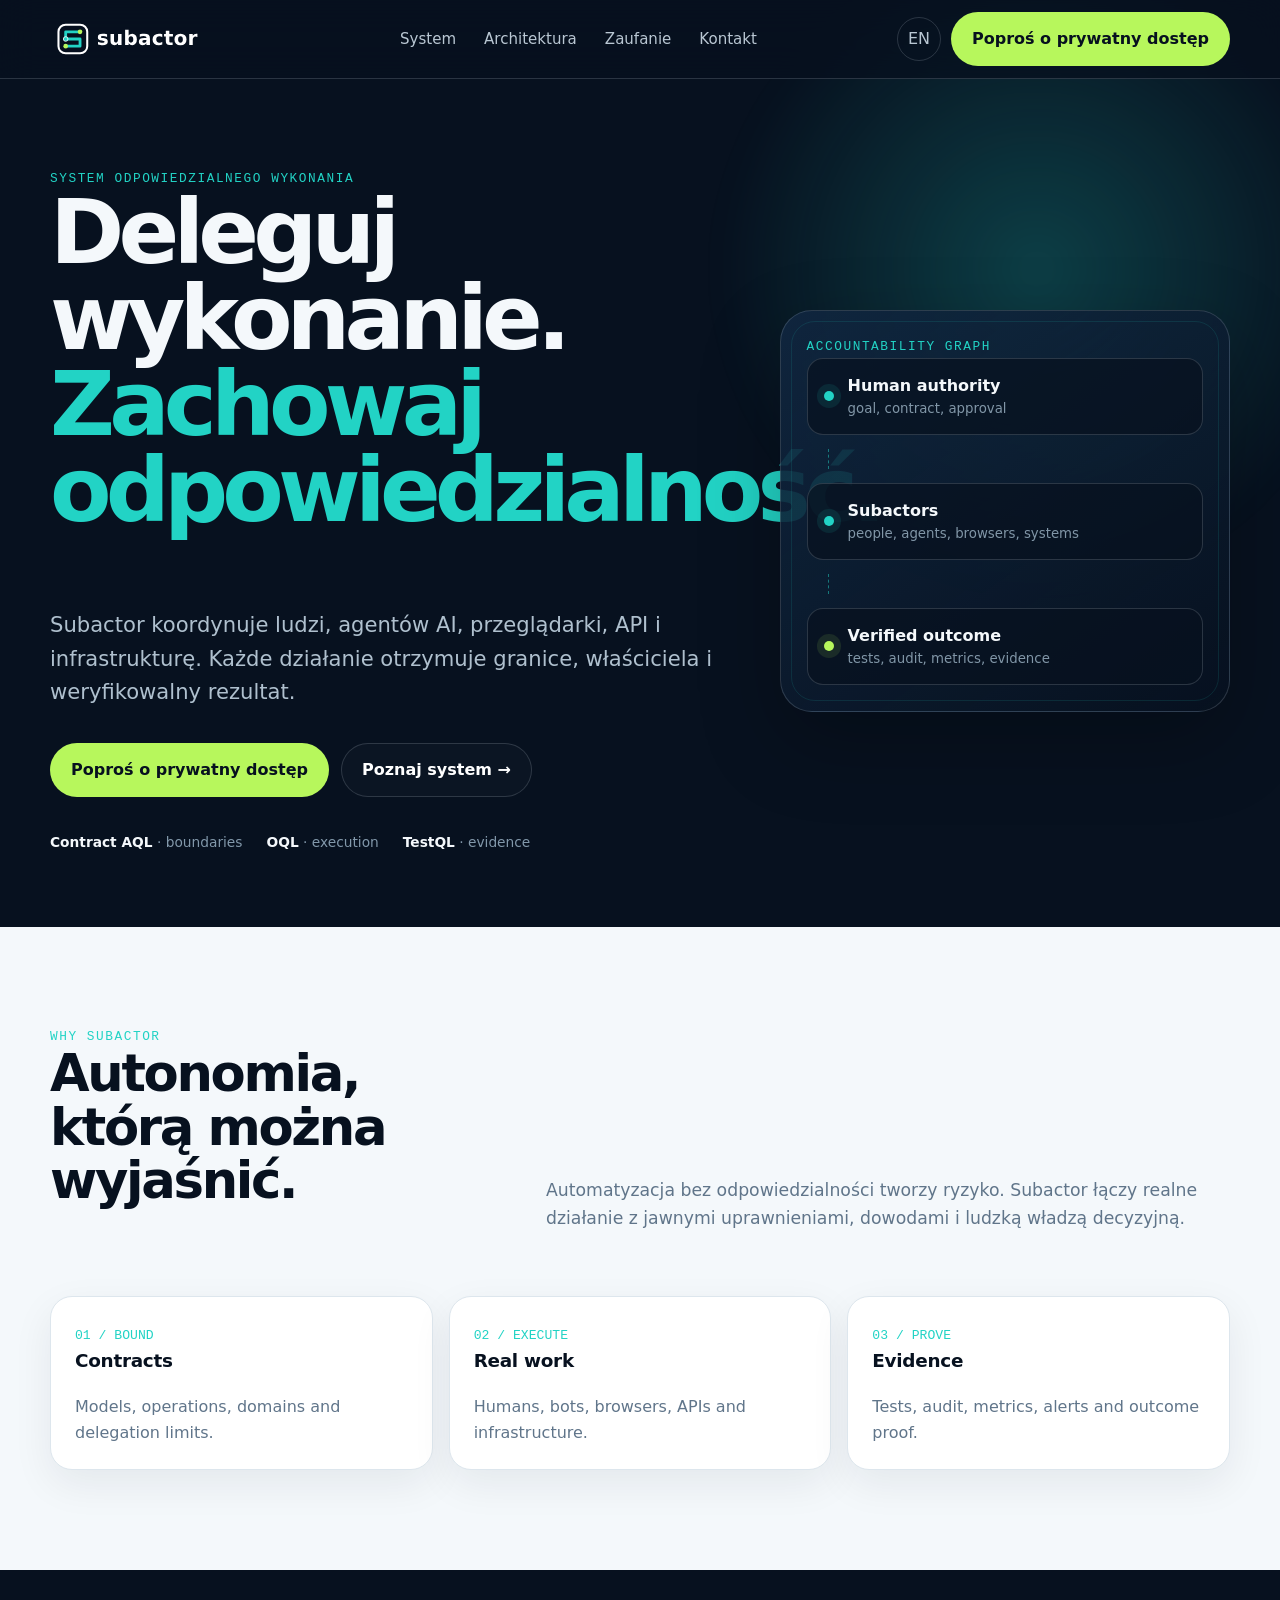
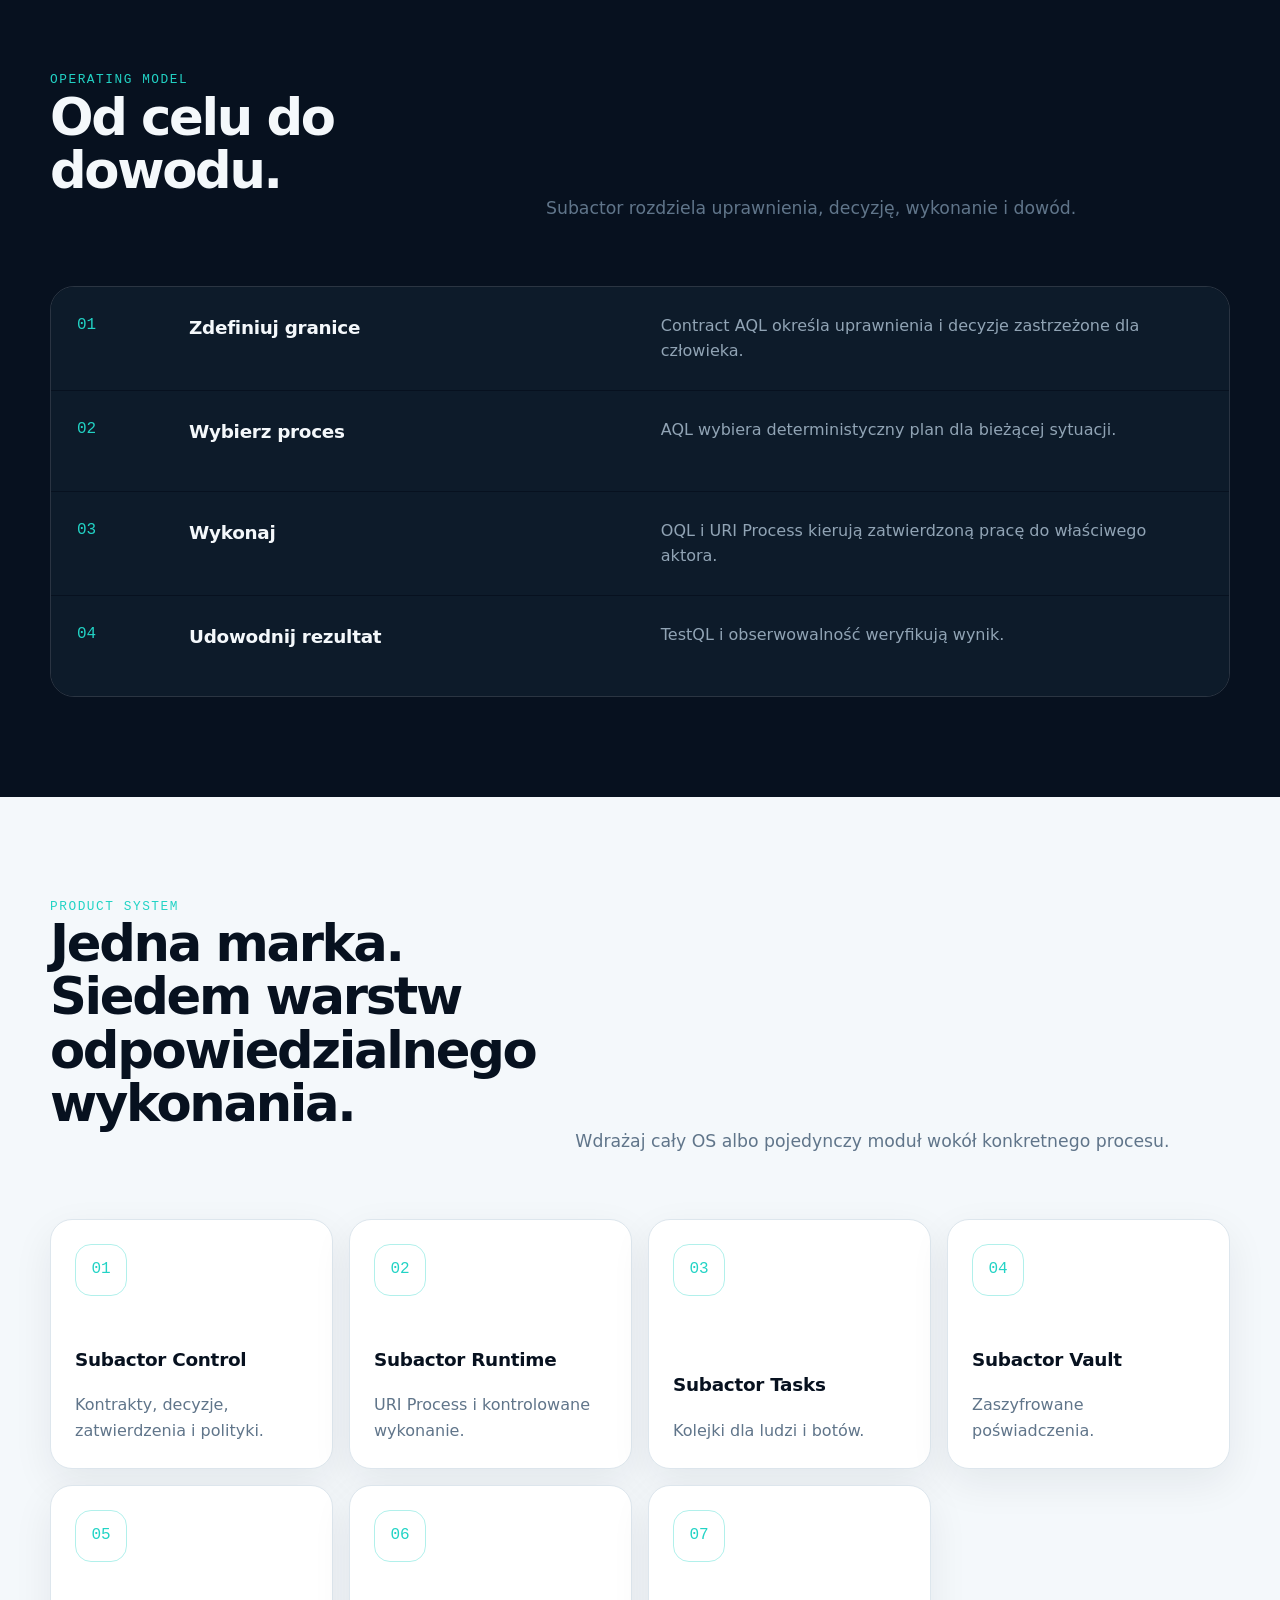
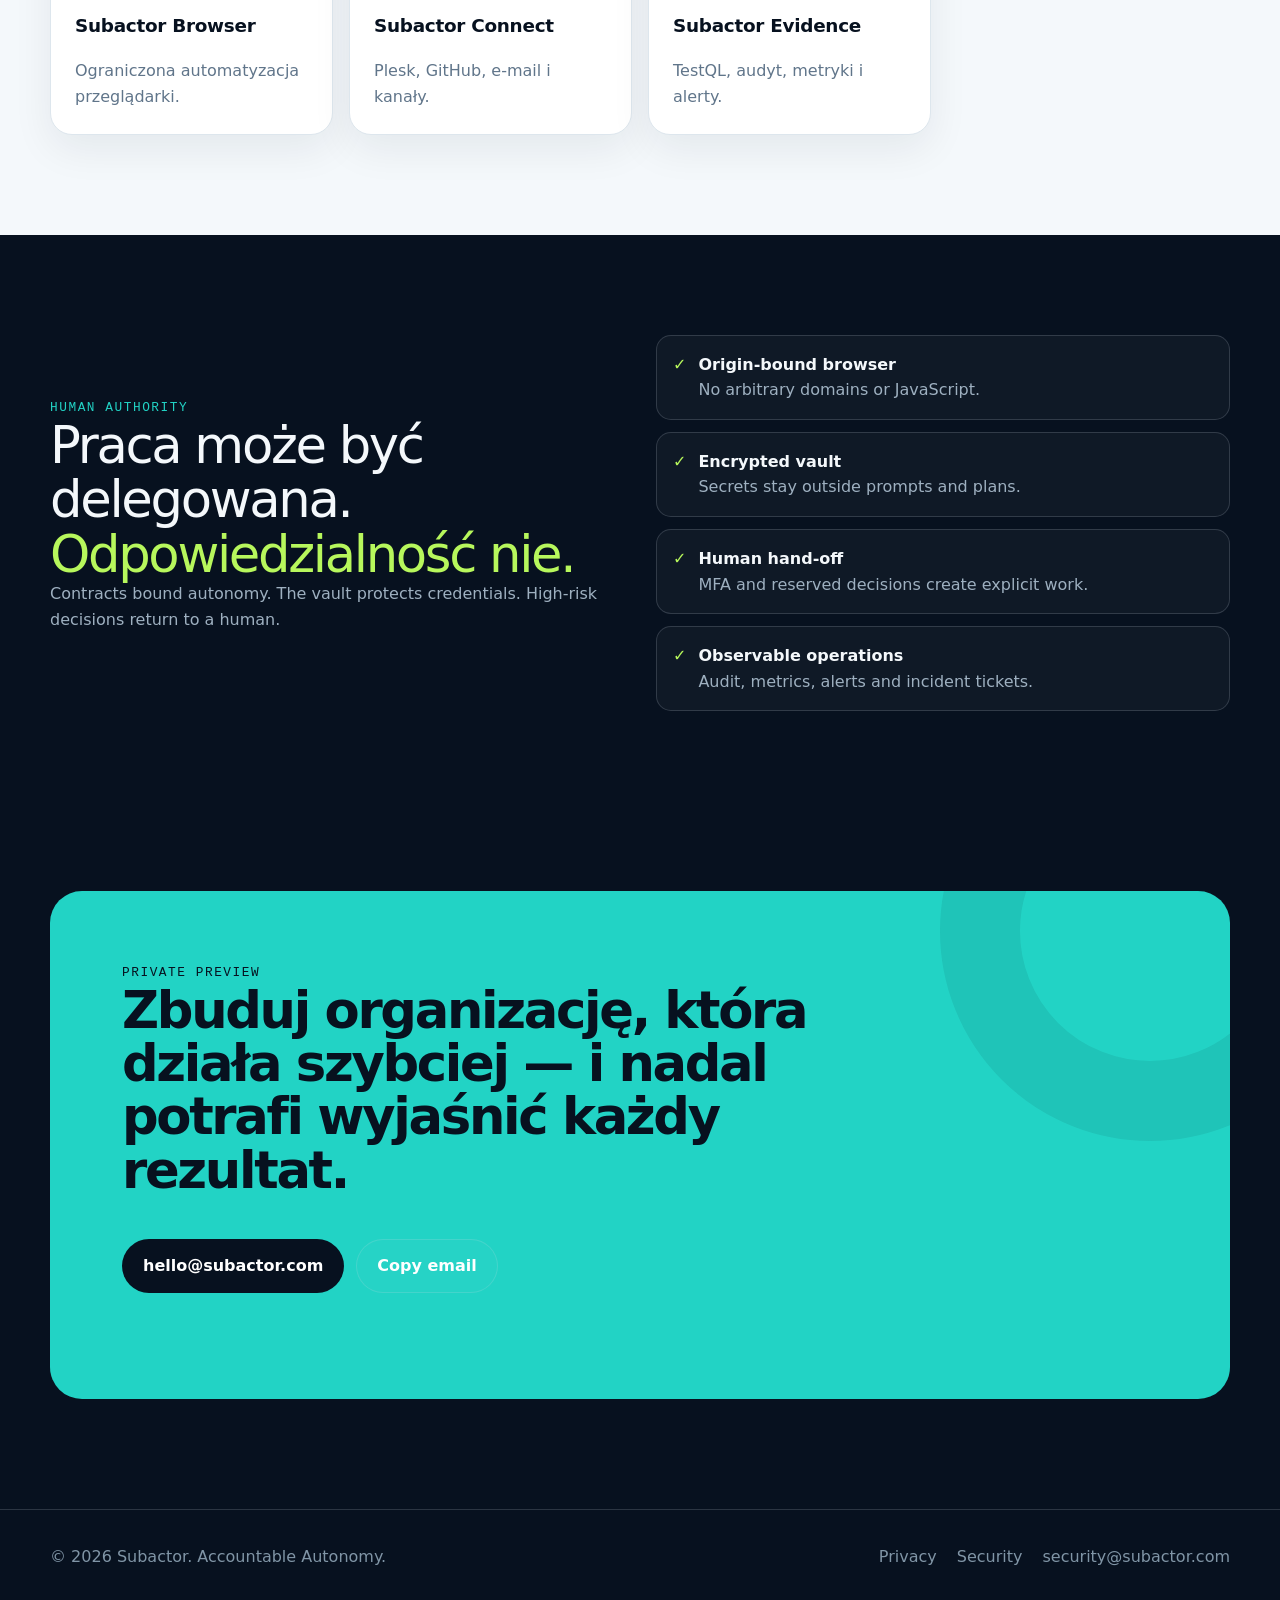
==== pl/index.html @ da76148d "feat: publish Subactor website and deployment assets" ====
<!doctype html><html lang="pl"><head><meta charset="utf-8"><meta name="viewport" content="width=device-width,initial-scale=1"><title>Subactor — Odpowiedzialna autonomia dla pracy ludzi i AI</title><meta name="description" content="Subactor zamienia strategię w kontrolowane wykonanie ludzi, agentów AI i systemów."><meta name="theme-color" content="#07111F"><link rel="canonical" href="https://subactor.com/pl/"><link rel="alternate" hreflang="en" href="https://subactor.com/"><link rel="alternate" hreflang="pl" href="https://subactor.com/pl/"><meta property="og:title" content="Subactor — Odpowiedzialna autonomia dla pracy ludzi i AI"><meta property="og:description" content="Subactor zamienia strategię w kontrolowane wykonanie ludzi, agentów AI i systemów."><meta property="og:image" content="https://subactor.com/assets/brand/subactor-og-image.png"><link rel="icon" href="../assets/brand/favicon.svg"><link rel="stylesheet" href="../assets/css/styles.css"></head><body><a class="skip" href="#main">Skip</a><header class="nav"><div class="container nav-inner"><a class="brand" href="../"><img src="../assets/brand/subactor-horizontal-inverse.svg" alt="Subactor"></a><nav class="nav-links" data-nav-links><a href="#system">System</a><a href="#architecture">Architektura</a><a href="#trust">Zaufanie</a><a href="#contact">Kontakt</a></nav><div class="nav-actions"><a class="lang" href="../">EN</a><a class="button primary" href="mailto:hello@subactor.com">Poproś o prywatny dostęp</a><button class="menu-button" data-menu aria-expanded="false">☰</button></div></div></header><main id="main"><section class="hero"><div class="container hero-grid"><div><div class="eyebrow">SYSTEM ODPOWIEDZIALNEGO WYKONANIA</div><h1>Deleguj wykonanie. <span>Zachowaj odpowiedzialność.</span></h1><p class="hero-copy">Subactor koordynuje ludzi, agentów AI, przeglądarki, API i infrastrukturę. Każde działanie otrzymuje granice, właściciela i weryfikowalny rezultat.</p><div class="hero-actions"><a class="button primary" href="mailto:hello@subactor.com">Poproś o prywatny dostęp</a><a class="button secondary" href="#system">Poznaj system →</a></div><div class="proofline"><span><strong>Contract AQL</strong> · boundaries</span><span><strong>OQL</strong> · execution</span><span><strong>TestQL</strong> · evidence</span></div></div><div class="system-card reveal"><div class="eyebrow">ACCOUNTABILITY GRAPH</div><div class="diagram"><div class="node"><i></i><div><strong>Human authority</strong><small>goal, contract, approval</small></div></div><div class="flow-arrow"></div><div class="node"><i></i><div><strong>Subactors</strong><small>people, agents, browsers, systems</small></div></div><div class="flow-arrow"></div><div class="node evidence"><i></i><div><strong>Verified outcome</strong><small>tests, audit, metrics, evidence</small></div></div></div></div></div></section><section id="system" class="section alt"><div class="container"><div class="section-head"><div><div class="eyebrow">WHY SUBACTOR</div><h2>Autonomia, którą można wyjaśnić.</h2></div><p>Automatyzacja bez odpowiedzialności tworzy ryzyko. Subactor łączy realne działanie z jawnymi uprawnieniami, dowodami i ludzką władzą decyzyjną.</p></div><div class="grid-3"><article class="card"><span class="num">01 / BOUND</span><h3>Contracts</h3><p>Models, operations, domains and delegation limits.</p></article><article class="card"><span class="num">02 / EXECUTE</span><h3>Real work</h3><p>Humans, bots, browsers, APIs and infrastructure.</p></article><article class="card"><span class="num">03 / PROVE</span><h3>Evidence</h3><p>Tests, audit, metrics, alerts and outcome proof.</p></article></div></div></section><section id="architecture" class="section"><div class="container"><div class="section-head"><div><div class="eyebrow">OPERATING MODEL</div><h2>Od celu do dowodu.</h2></div><p>Subactor rozdziela uprawnienia, decyzję, wykonanie i dowód.</p></div><div class="steps"><div class="step reveal"><h3>Zdefiniuj granice</h3><p>Contract AQL określa uprawnienia i decyzje zastrzeżone dla człowieka.</p></div><div class="step reveal"><h3>Wybierz proces</h3><p>AQL wybiera deterministyczny plan dla bieżącej sytuacji.</p></div><div class="step reveal"><h3>Wykonaj</h3><p>OQL i URI Process kierują zatwierdzoną pracę do właściwego aktora.</p></div><div class="step reveal"><h3>Udowodnij rezultat</h3><p>TestQL i obserwowalność weryfikują wynik.</p></div></div></div></section><section class="section alt"><div class="container"><div class="section-head"><div><div class="eyebrow">PRODUCT SYSTEM</div><h2>Jedna marka. Siedem warstw odpowiedzialnego wykonania.</h2></div><p>Wdrażaj cały OS albo pojedynczy moduł wokół konkretnego procesu.</p></div><div class="grid-4"><article class="card module-card reveal"><div class="module-icon">01</div><div><h3>Subactor Control</h3><p>Kontrakty, decyzje, zatwierdzenia i polityki.</p></div></article><article class="card module-card reveal"><div class="module-icon">02</div><div><h3>Subactor Runtime</h3><p>URI Process i kontrolowane wykonanie.</p></div></article><article class="card module-card reveal"><div class="module-icon">03</div><div><h3>Subactor Tasks</h3><p>Kolejki dla ludzi i botów.</p></div></article><article class="card module-card reveal"><div class="module-icon">04</div><div><h3>Subactor Vault</h3><p>Zaszyfrowane poświadczenia.</p></div></article><article class="card module-card reveal"><div class="module-icon">05</div><div><h3>Subactor Browser</h3><p>Ograniczona automatyzacja przeglądarki.</p></div></article><article class="card module-card reveal"><div class="module-icon">06</div><div><h3>Subactor Connect</h3><p>Plesk, GitHub, e-mail i kanały.</p></div></article><article class="card module-card reveal"><div class="module-icon">07</div><div><h3>Subactor Evidence</h3><p>TestQL, audyt, metryki i alerty.</p></div></article></div></div></section><section id="trust" class="section"><div class="container trust"><div><div class="eyebrow">HUMAN AUTHORITY</div><div class="quote">Praca może być delegowana. <em>Odpowiedzialność nie.</em></div><p class="muted">Contracts bound autonomy. The vault protects credentials. High-risk decisions return to a human.</p></div><div class="checklist"><div class="check"><b>✓</b><div><strong>Origin-bound browser</strong><br><span class="muted">No arbitrary domains or JavaScript.</span></div></div><div class="check"><b>✓</b><div><strong>Encrypted vault</strong><br><span class="muted">Secrets stay outside prompts and plans.</span></div></div><div class="check"><b>✓</b><div><strong>Human hand-off</strong><br><span class="muted">MFA and reserved decisions create explicit work.</span></div></div><div class="check"><b>✓</b><div><strong>Observable operations</strong><br><span class="muted">Audit, metrics, alerts and incident tickets.</span></div></div></div></div></section><section id="contact" class="cta"><div class="container"><div class="cta-box"><div class="eyebrow" style="color:#07111F">PRIVATE PREVIEW</div><h2>Zbuduj organizację, która działa szybciej — i nadal potrafi wyjaśnić każdy rezultat.</h2><div class="hero-actions"><a class="button primary" href="mailto:hello@subactor.com">hello@subactor.com</a><button class="button secondary" data-copy-email="hello@subactor.com">Copy email</button></div></div></div></section></main><footer><div class="container footer-grid"><div>© <span data-year></span> Subactor. Accountable Autonomy.</div><div class="footer-links"><a href="../privacy.html">Privacy</a><a href="../security.html">Security</a><a href="mailto:security@subactor.com">security@subactor.com</a></div></div></footer><script src="../assets/js/app.js" defer></script></body></html>
---- assets/css/styles.css ----
@layer reset, base, components, utilities;
@layer reset {
  *,*::before,*::after{box-sizing:border-box}
  html{scroll-behavior:smooth}
  body{margin:0}
  img,svg{max-width:100%;display:block}
  button,input,textarea{font:inherit}
}
@layer base {
  :root{
    --midnight:#07111F;--deep:#0D1B2A;--panel:#10263F;
    --signal:#22D3C5;--evidence:#B7F75C;--cloud:#F4F8FB;
    --steel:#60758A;--line:rgba(202,214,224,.18);--white:#fff;--alert:#F97360;
    --max:1180px;--radius:22px;--shadow:0 30px 80px rgba(0,0,0,.25);
  }
  body{font-family:Inter,ui-sans-serif,system-ui,-apple-system,BlinkMacSystemFont,"Segoe UI",sans-serif;background:var(--midnight);color:var(--cloud);line-height:1.6;overflow-x:hidden}
  a{color:inherit;text-decoration:none}
  h1,h2,h3,p{margin-top:0}
  h1{font-size:clamp(3rem,7vw,6.9rem);line-height:.96;letter-spacing:-.065em;max-width:980px}
  h2{font-size:clamp(2rem,4vw,4rem);line-height:1.04;letter-spacing:-.045em}
  h3{font-size:1.15rem;letter-spacing:-.015em}
  .eyebrow{font-family:ui-monospace,SFMono-Regular,Menlo,monospace;color:var(--signal);font-size:.8rem;letter-spacing:.12em;text-transform:uppercase}
  .muted{color:#9EB0C0}
  .container{width:min(calc(100% - 36px),var(--max));margin-inline:auto}
  .skip{position:absolute;left:-9999px;top:0;background:var(--evidence);color:var(--midnight);padding:10px 14px;z-index:99}
  .skip:focus{left:12px;top:12px}
}
@layer components {
  .nav{position:sticky;top:0;z-index:30;backdrop-filter:blur(18px);background:rgba(7,17,31,.76);border-bottom:1px solid var(--line)}
  .nav-inner{height:78px;display:flex;align-items:center;justify-content:space-between;gap:24px}
  .brand{width:210px}
  .nav-links{display:flex;align-items:center;gap:28px;color:#B9C7D3;font-size:.94rem}
  .nav-actions{display:flex;align-items:center;gap:10px}
  .lang{border:1px solid var(--line);padding:8px 10px;border-radius:999px;color:#B9C7D3}
  .menu-button{display:none;background:none;border:1px solid var(--line);color:white;border-radius:12px;padding:9px 11px}
  .button{display:inline-flex;align-items:center;justify-content:center;gap:9px;border-radius:999px;padding:13px 20px;font-weight:700;border:1px solid transparent;transition:.2s ease}
  .button.primary{background:var(--evidence);color:var(--midnight)}
  .button.primary:hover{transform:translateY(-2px);box-shadow:0 12px 34px rgba(183,247,92,.18)}
  .button.secondary{border-color:var(--line);color:white;background:rgba(255,255,255,.02)}
  .hero{position:relative;padding:90px 0 74px;min-height:760px;display:flex;align-items:center}
  .hero::before{content:"";position:absolute;inset:-20% -10% auto 52%;height:720px;background:radial-gradient(circle,rgba(34,211,197,.24),transparent 62%);filter:blur(16px);pointer-events:none}
  .hero-grid{display:grid;grid-template-columns:minmax(0,1.2fr) minmax(340px,.8fr);gap:54px;align-items:center}
  .hero h1 span{color:var(--signal)}
  .hero-copy{font-size:clamp(1.05rem,2vw,1.32rem);max-width:720px;color:#AFC0CE}
  .hero-actions{display:flex;gap:12px;flex-wrap:wrap;margin:34px 0}
  .proofline{display:flex;gap:24px;flex-wrap:wrap;color:#8298AA;font-size:.86rem}
  .proofline strong{color:var(--cloud)}
  .system-card{position:relative;border:1px solid var(--line);border-radius:32px;padding:26px;background:linear-gradient(145deg,rgba(16,38,63,.95),rgba(7,17,31,.76));box-shadow:var(--shadow)}
  .system-card::after{content:"";position:absolute;inset:10px;border:1px solid rgba(34,211,197,.12);border-radius:24px;pointer-events:none}
  .diagram{display:grid;gap:14px;position:relative;z-index:1}
  .node{display:flex;align-items:center;gap:14px;padding:14px 16px;border:1px solid var(--line);border-radius:16px;background:rgba(7,17,31,.72)}
  .node i{width:10px;height:10px;border-radius:50%;background:var(--signal);box-shadow:0 0 0 7px rgba(34,211,197,.1)}
  .node.evidence i{background:var(--evidence);box-shadow:0 0 0 7px rgba(183,247,92,.1)}
  .node small{color:#8196A7;display:block}
  .flow-arrow{height:20px;border-left:1px dashed rgba(34,211,197,.5);margin-left:21px}
  .section{padding:100px 0}
  .section.alt{background:var(--cloud);color:var(--midnight)}
  .section-head{display:grid;grid-template-columns:.8fr 1.2fr;gap:40px;align-items:end;margin-bottom:46px}
  .section-head p{color:var(--steel);font-size:1.08rem;max-width:690px}
  .grid-3{display:grid;grid-template-columns:repeat(3,1fr);gap:16px}
  .grid-4{display:grid;grid-template-columns:repeat(4,1fr);gap:16px}
  .card{border:1px solid var(--line);border-radius:var(--radius);padding:24px;background:rgba(255,255,255,.025)}
  .alt .card{border-color:#DDE6ED;background:white;box-shadow:0 14px 40px rgba(13,27,42,.07)}
  .card .num{font-family:ui-monospace,monospace;color:var(--signal);font-size:.82rem}
  .card p{color:#91A4B5;margin-bottom:0}
  .alt .card p{color:var(--steel)}
  .module-card{min-height:250px;display:flex;flex-direction:column;justify-content:space-between}
  .module-icon{width:52px;height:52px;border:1px solid rgba(34,211,197,.35);border-radius:16px;display:grid;place-items:center;color:var(--signal);font-family:ui-monospace,monospace}
  .steps{counter-reset:step;display:grid;gap:1px;border-radius:24px;overflow:hidden;border:1px solid var(--line)}
  .step{counter-increment:step;display:grid;grid-template-columns:92px 1fr 1.2fr;gap:20px;padding:26px;background:var(--deep);align-items:start}
  .step::before{content:"0" counter(step);font-family:ui-monospace,monospace;color:var(--signal)}
  .step p{color:#91A4B5;margin:0}
  .trust{display:grid;grid-template-columns:1fr 1fr;gap:32px;align-items:center}
  .quote{font-size:clamp(2rem,4vw,4.2rem);line-height:1.06;letter-spacing:-.045em}
  .quote em{font-style:normal;color:var(--evidence)}
  .checklist{display:grid;gap:12px}
  .check{display:flex;gap:12px;align-items:flex-start;padding:16px;border-radius:15px;background:rgba(255,255,255,.035);border:1px solid var(--line)}
  .check b{color:var(--evidence)}
  .cta{padding:80px 0 110px}
  .cta-box{border-radius:32px;padding:clamp(32px,6vw,72px);background:var(--signal);color:var(--midnight);position:relative;overflow:hidden}
  .cta-box::after{content:"";position:absolute;width:420px;height:420px;border:80px solid rgba(7,17,31,.08);border-radius:50%;right:-130px;top:-170px}
  .cta-box h2{max-width:800px}
  .cta-box .button.primary{background:var(--midnight);color:white}
  footer{border-top:1px solid var(--line);padding:34px 0 50px;color:#8095A6}
  .footer-grid{display:flex;justify-content:space-between;gap:24px;flex-wrap:wrap}
  .footer-links{display:flex;gap:20px;flex-wrap:wrap}
  .chip{display:inline-flex;align-items:center;gap:8px;border:1px solid var(--line);border-radius:999px;padding:8px 12px;color:#A8BAC8;background:rgba(255,255,255,.025)}
  .chip::before{content:"";width:7px;height:7px;border-radius:50%;background:var(--evidence)}
  .reveal{opacity:0;transform:translateY(18px);transition:.7s ease}
  .reveal.visible{opacity:1;transform:none}
}
@layer utilities {
  @media(max-width:980px){
    .hero-grid,.section-head,.trust{grid-template-columns:1fr}
    .grid-4{grid-template-columns:repeat(2,1fr)}
    .grid-3{grid-template-columns:1fr}
    .nav-links{display:none;position:absolute;left:18px;right:18px;top:80px;padding:18px;flex-direction:column;align-items:flex-start;background:var(--deep);border:1px solid var(--line);border-radius:18px}
    .nav-links.open{display:flex}
    .menu-button{display:block}
    .step{grid-template-columns:55px 1fr}
    .step p{grid-column:2}
  }
  @media(max-width:620px){
    .brand{width:170px} .nav-actions .button{display:none}
    .hero{padding-top:60px;min-height:auto} .hero-grid{gap:34px}
    .grid-4{grid-template-columns:1fr} .system-card{padding:18px}
    .section{padding:74px 0} .section-head{margin-bottom:30px}
  }
  @media(prefers-reduced-motion:reduce){html{scroll-behavior:auto}*,*::before,*::after{animation:none!important;transition:none!important}.reveal{opacity:1;transform:none}}
}
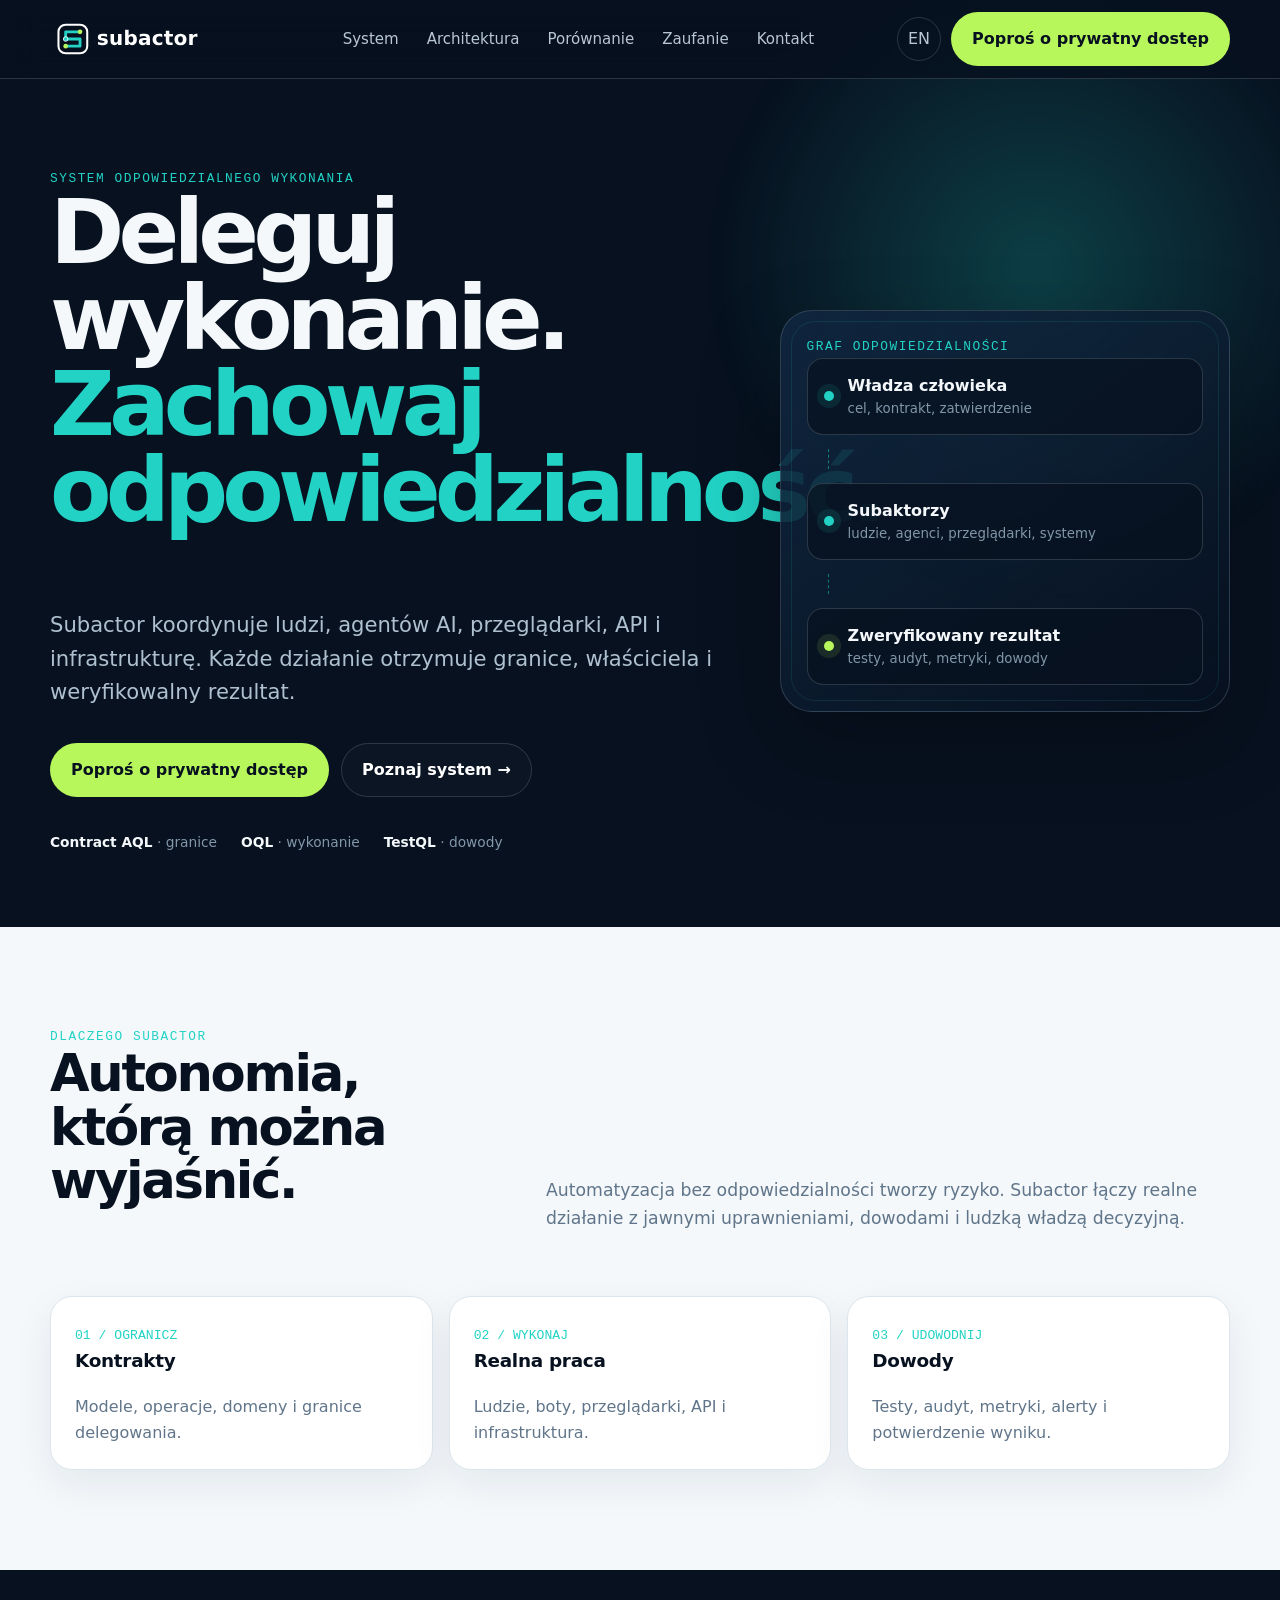
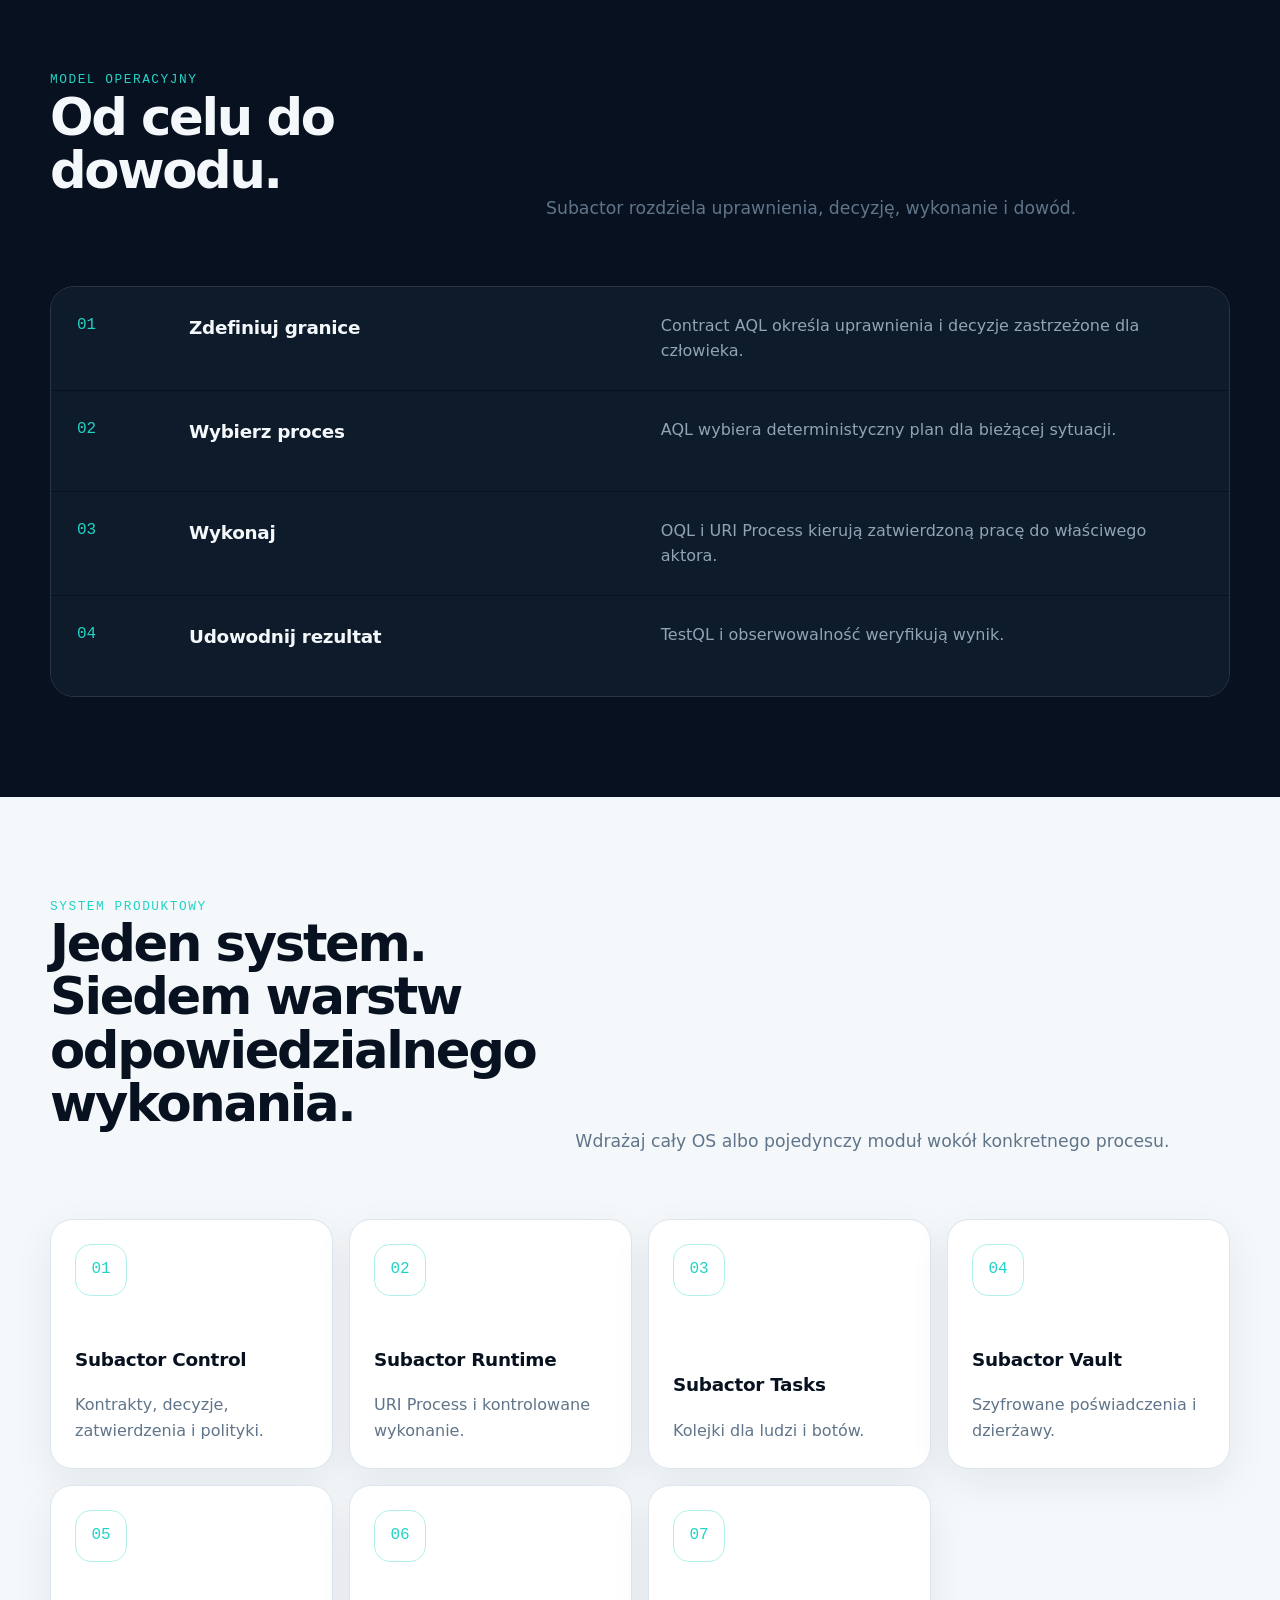
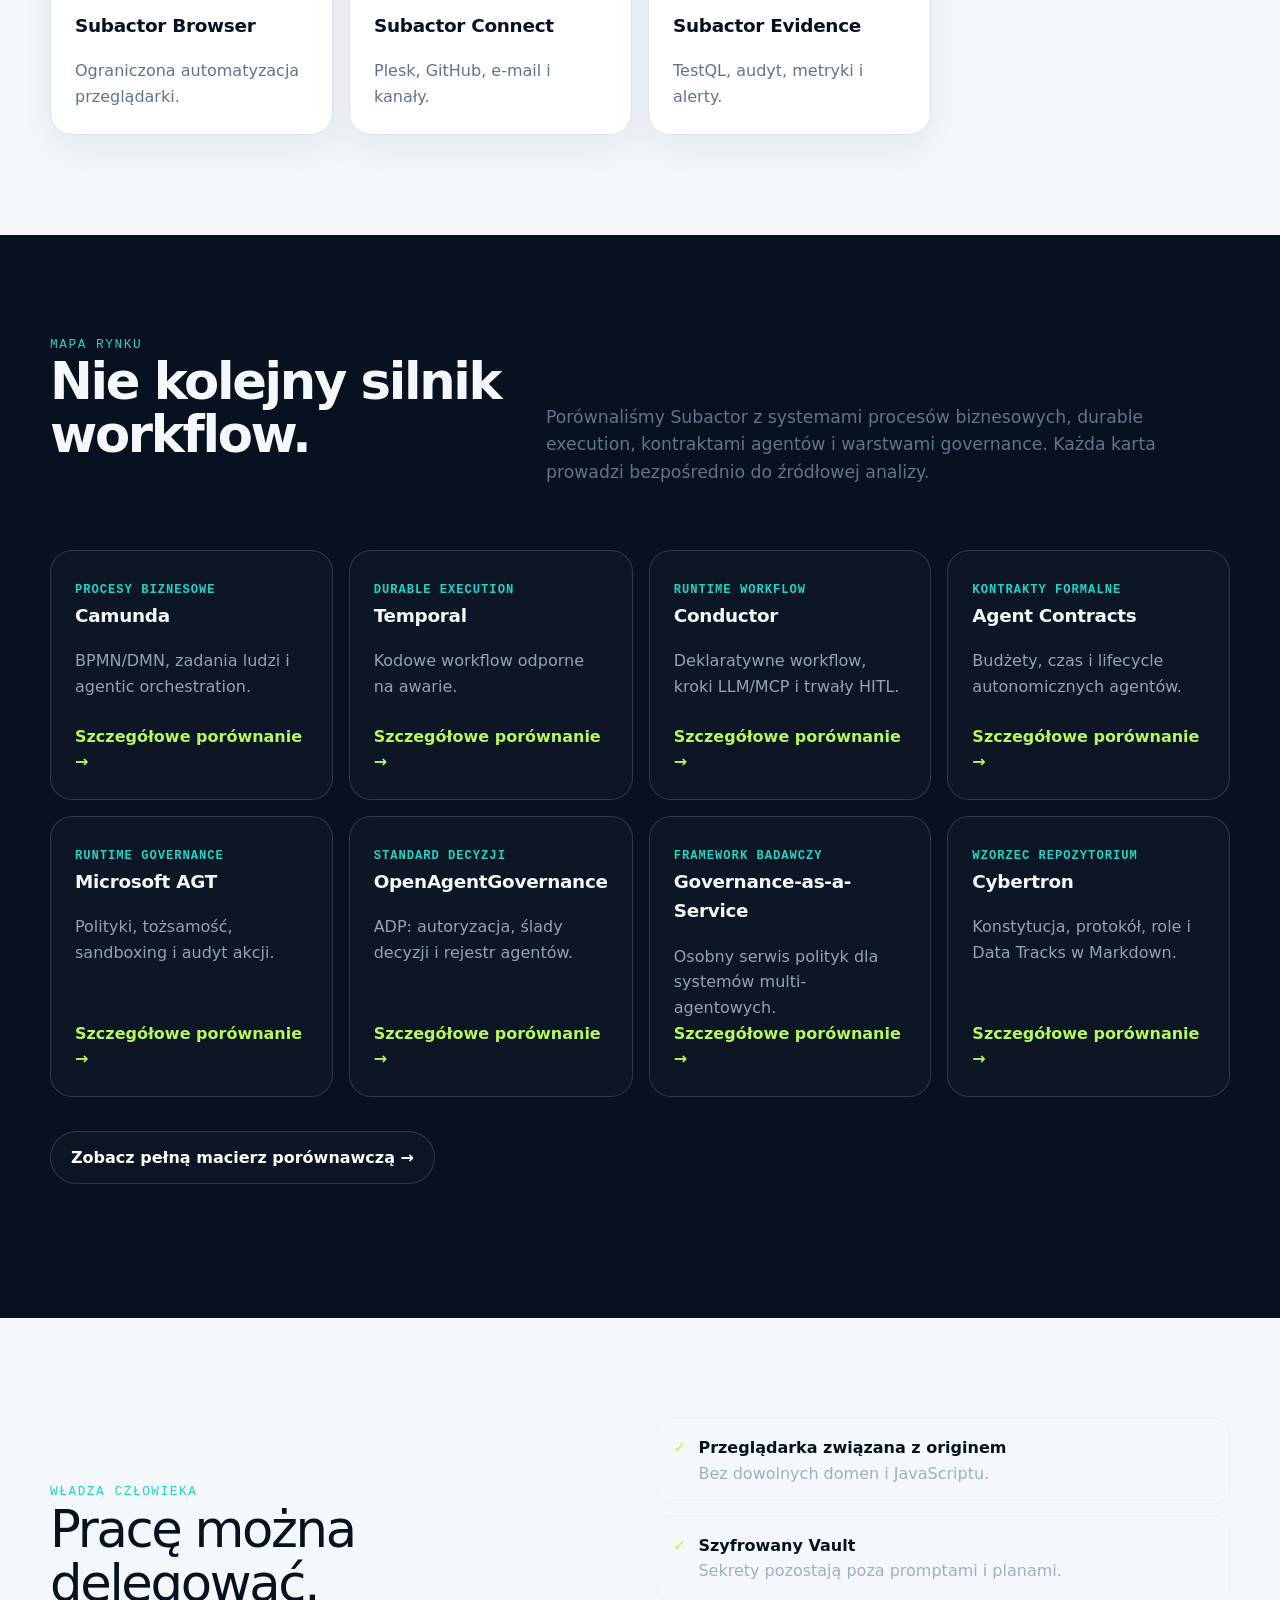
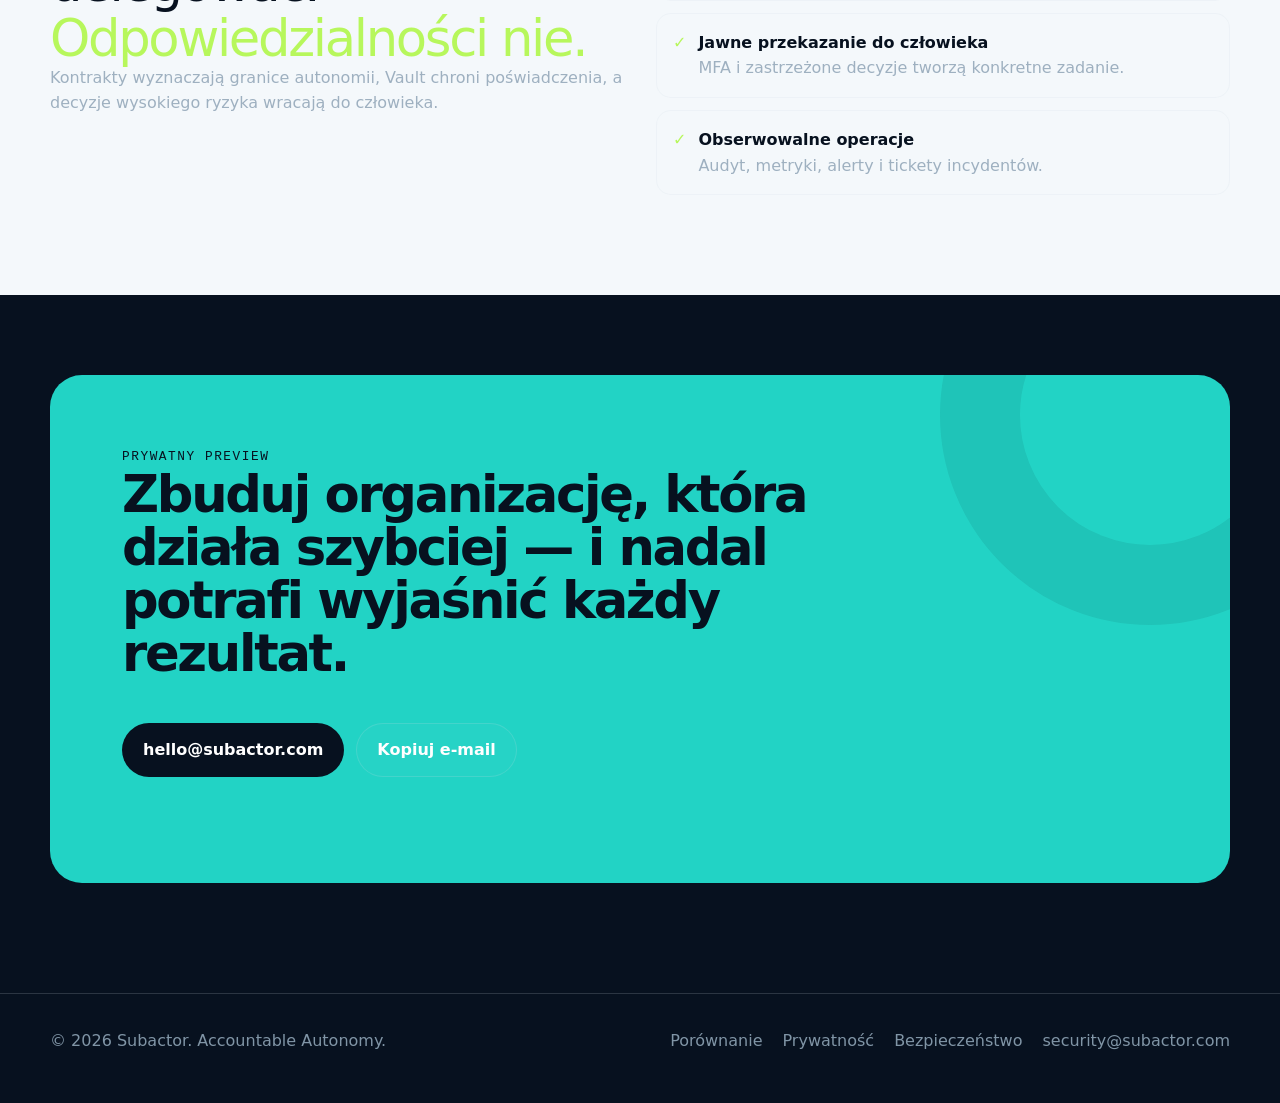
==== commit 8c93dcec: "feat: add organization governance comparisons" ====
--- a/pl/index.html
+++ b/pl/index.html
@@ -1 +1,114 @@
-<!doctype html><html lang="pl"><head><meta charset="utf-8"><meta name="viewport" content="width=device-width,initial-scale=1"><title>Subactor — Odpowiedzialna autonomia dla pracy ludzi i AI</title><meta name="description" content="Subactor zamienia strategię w kontrolowane wykonanie ludzi, agentów AI i systemów."><meta name="theme-color" content="#07111F"><link rel="canonical" href="https://subactor.com/pl/"><link rel="alternate" hreflang="en" href="https://subactor.com/"><link rel="alternate" hreflang="pl" href="https://subactor.com/pl/"><meta property="og:title" content="Subactor — Odpowiedzialna autonomia dla pracy ludzi i AI"><meta property="og:description" content="Subactor zamienia strategię w kontrolowane wykonanie ludzi, agentów AI i systemów."><meta property="og:image" content="https://subactor.com/assets/brand/subactor-og-image.png"><link rel="icon" href="../assets/brand/favicon.svg"><link rel="stylesheet" href="../assets/css/styles.css"></head><body><a class="skip" href="#main">Skip</a><header class="nav"><div class="container nav-inner"><a class="brand" href="../"><img src="../assets/brand/subactor-horizontal-inverse.svg" alt="Subactor"></a><nav class="nav-links" data-nav-links><a href="#system">System</a><a href="#architecture">Architektura</a><a href="#trust">Zaufanie</a><a href="#contact">Kontakt</a></nav><div class="nav-actions"><a class="lang" href="../">EN</a><a class="button primary" href="mailto:hello@subactor.com">Poproś o prywatny dostęp</a><button class="menu-button" data-menu aria-expanded="false">☰</button></div></div></header><main id="main"><section class="hero"><div class="container hero-grid"><div><div class="eyebrow">SYSTEM ODPOWIEDZIALNEGO WYKONANIA</div><h1>Deleguj wykonanie. <span>Zachowaj odpowiedzialność.</span></h1><p class="hero-copy">Subactor koordynuje ludzi, agentów AI, przeglądarki, API i infrastrukturę. Każde działanie otrzymuje granice, właściciela i weryfikowalny rezultat.</p><div class="hero-actions"><a class="button primary" href="mailto:hello@subactor.com">Poproś o prywatny dostęp</a><a class="button secondary" href="#system">Poznaj system →</a></div><div class="proofline"><span><strong>Contract AQL</strong> · boundaries</span><span><strong>OQL</strong> · execution</span><span><strong>TestQL</strong> · evidence</span></div></div><div class="system-card reveal"><div class="eyebrow">ACCOUNTABILITY GRAPH</div><div class="diagram"><div class="node"><i></i><div><strong>Human authority</strong><small>goal, contract, approval</small></div></div><div class="flow-arrow"></div><div class="node"><i></i><div><strong>Subactors</strong><small>people, agents, browsers, systems</small></div></div><div class="flow-arrow"></div><div class="node evidence"><i></i><div><strong>Verified outcome</strong><small>tests, audit, metrics, evidence</small></div></div></div></div></div></section><section id="system" class="section alt"><div class="container"><div class="section-head"><div><div class="eyebrow">WHY SUBACTOR</div><h2>Autonomia, którą można wyjaśnić.</h2></div><p>Automatyzacja bez odpowiedzialności tworzy ryzyko. Subactor łączy realne działanie z jawnymi uprawnieniami, dowodami i ludzką władzą decyzyjną.</p></div><div class="grid-3"><article class="card"><span class="num">01 / BOUND</span><h3>Contracts</h3><p>Models, operations, domains and delegation limits.</p></article><article class="card"><span class="num">02 / EXECUTE</span><h3>Real work</h3><p>Humans, bots, browsers, APIs and infrastructure.</p></article><article class="card"><span class="num">03 / PROVE</span><h3>Evidence</h3><p>Tests, audit, metrics, alerts and outcome proof.</p></article></div></div></section><section id="architecture" class="section"><div class="container"><div class="section-head"><div><div class="eyebrow">OPERATING MODEL</div><h2>Od celu do dowodu.</h2></div><p>Subactor rozdziela uprawnienia, decyzję, wykonanie i dowód.</p></div><div class="steps"><div class="step reveal"><h3>Zdefiniuj granice</h3><p>Contract AQL określa uprawnienia i decyzje zastrzeżone dla człowieka.</p></div><div class="step reveal"><h3>Wybierz proces</h3><p>AQL wybiera deterministyczny plan dla bieżącej sytuacji.</p></div><div class="step reveal"><h3>Wykonaj</h3><p>OQL i URI Process kierują zatwierdzoną pracę do właściwego aktora.</p></div><div class="step reveal"><h3>Udowodnij rezultat</h3><p>TestQL i obserwowalność weryfikują wynik.</p></div></div></div></section><section class="section alt"><div class="container"><div class="section-head"><div><div class="eyebrow">PRODUCT SYSTEM</div><h2>Jedna marka. Siedem warstw odpowiedzialnego wykonania.</h2></div><p>Wdrażaj cały OS albo pojedynczy moduł wokół konkretnego procesu.</p></div><div class="grid-4"><article class="card module-card reveal"><div class="module-icon">01</div><div><h3>Subactor Control</h3><p>Kontrakty, decyzje, zatwierdzenia i polityki.</p></div></article><article class="card module-card reveal"><div class="module-icon">02</div><div><h3>Subactor Runtime</h3><p>URI Process i kontrolowane wykonanie.</p></div></article><article class="card module-card reveal"><div class="module-icon">03</div><div><h3>Subactor Tasks</h3><p>Kolejki dla ludzi i botów.</p></div></article><article class="card module-card reveal"><div class="module-icon">04</div><div><h3>Subactor Vault</h3><p>Zaszyfrowane poświadczenia.</p></div></article><article class="card module-card reveal"><div class="module-icon">05</div><div><h3>Subactor Browser</h3><p>Ograniczona automatyzacja przeglądarki.</p></div></article><article class="card module-card reveal"><div class="module-icon">06</div><div><h3>Subactor Connect</h3><p>Plesk, GitHub, e-mail i kanały.</p></div></article><article class="card module-card reveal"><div class="module-icon">07</div><div><h3>Subactor Evidence</h3><p>TestQL, audyt, metryki i alerty.</p></div></article></div></div></section><section id="trust" class="section"><div class="container trust"><div><div class="eyebrow">HUMAN AUTHORITY</div><div class="quote">Praca może być delegowana. <em>Odpowiedzialność nie.</em></div><p class="muted">Contracts bound autonomy. The vault protects credentials. High-risk decisions return to a human.</p></div><div class="checklist"><div class="check"><b>✓</b><div><strong>Origin-bound browser</strong><br><span class="muted">No arbitrary domains or JavaScript.</span></div></div><div class="check"><b>✓</b><div><strong>Encrypted vault</strong><br><span class="muted">Secrets stay outside prompts and plans.</span></div></div><div class="check"><b>✓</b><div><strong>Human hand-off</strong><br><span class="muted">MFA and reserved decisions create explicit work.</span></div></div><div class="check"><b>✓</b><div><strong>Observable operations</strong><br><span class="muted">Audit, metrics, alerts and incident tickets.</span></div></div></div></div></section><section id="contact" class="cta"><div class="container"><div class="cta-box"><div class="eyebrow" style="color:#07111F">PRIVATE PREVIEW</div><h2>Zbuduj organizację, która działa szybciej — i nadal potrafi wyjaśnić każdy rezultat.</h2><div class="hero-actions"><a class="button primary" href="mailto:hello@subactor.com">hello@subactor.com</a><button class="button secondary" data-copy-email="hello@subactor.com">Copy email</button></div></div></div></section></main><footer><div class="container footer-grid"><div>© <span data-year></span> Subactor. Accountable Autonomy.</div><div class="footer-links"><a href="../privacy.html">Privacy</a><a href="../security.html">Security</a><a href="mailto:security@subactor.com">security@subactor.com</a></div></div></footer><script src="../assets/js/app.js" defer></script></body></html>+<!doctype html>
+<html lang="pl">
+<head>
+  <meta charset="utf-8">
+  <meta name="viewport" content="width=device-width,initial-scale=1">
+  <title>Subactor — Odpowiedzialna autonomia dla pracy ludzi i AI</title>
+  <meta name="description" content="Subactor zamienia strategię w kontrolowane wykonanie ludzi, agentów AI i systemów.">
+  <meta name="theme-color" content="#07111F">
+  <link rel="canonical" href="https://subactor.com/pl/">
+  <link rel="alternate" hreflang="en" href="https://subactor.com/">
+  <link rel="alternate" hreflang="pl" href="https://subactor.com/pl/">
+  <meta property="og:title" content="Subactor — Odpowiedzialna autonomia dla pracy ludzi i AI">
+  <meta property="og:description" content="Subactor zamienia strategię w kontrolowane wykonanie ludzi, agentów AI i systemów.">
+  <meta property="og:image" content="https://subactor.com/assets/brand/subactor-og-image.png">
+  <link rel="icon" href="../assets/brand/favicon.svg">
+  <link rel="stylesheet" href="../assets/css/styles.css">
+</head>
+<body>
+<a class="skip" href="#main">Przejdź do treści</a>
+<header class="nav">
+  <div class="container nav-inner">
+    <a class="brand" href="../"><img src="../assets/brand/subactor-horizontal-inverse.svg" alt="Subactor"></a>
+    <nav class="nav-links" data-nav-links><a href="#system">System</a><a href="#architecture">Architektura</a><a href="#compare">Porównanie</a><a href="#trust">Zaufanie</a><a href="#contact">Kontakt</a></nav>
+    <div class="nav-actions"><a class="lang" href="../">EN</a><a class="button primary" href="mailto:hello@subactor.com">Poproś o prywatny dostęp</a><button class="menu-button" data-menu aria-expanded="false" aria-label="Otwórz menu">☰</button></div>
+  </div>
+</header>
+<main id="main">
+  <section class="hero">
+    <div class="container hero-grid">
+      <div>
+        <div class="eyebrow">SYSTEM ODPOWIEDZIALNEGO WYKONANIA</div>
+        <h1>Deleguj wykonanie. <span>Zachowaj odpowiedzialność.</span></h1>
+        <p class="hero-copy">Subactor koordynuje ludzi, agentów AI, przeglądarki, API i infrastrukturę. Każde działanie otrzymuje granice, właściciela i weryfikowalny rezultat.</p>
+        <div class="hero-actions"><a class="button primary" href="mailto:hello@subactor.com">Poproś o prywatny dostęp</a><a class="button secondary" href="#system">Poznaj system →</a></div>
+        <div class="proofline"><span><strong>Contract AQL</strong> · granice</span><span><strong>OQL</strong> · wykonanie</span><span><strong>TestQL</strong> · dowody</span></div>
+      </div>
+      <div class="system-card reveal">
+        <div class="eyebrow">GRAF ODPOWIEDZIALNOŚCI</div>
+        <div class="diagram">
+          <div class="node"><i></i><div><strong>Władza człowieka</strong><small>cel, kontrakt, zatwierdzenie</small></div></div><div class="flow-arrow"></div>
+          <div class="node"><i></i><div><strong>Subaktorzy</strong><small>ludzie, agenci, przeglądarki, systemy</small></div></div><div class="flow-arrow"></div>
+          <div class="node evidence"><i></i><div><strong>Zweryfikowany rezultat</strong><small>testy, audyt, metryki, dowody</small></div></div>
+        </div>
+      </div>
+    </div>
+  </section>
+  <section id="system" class="section alt">
+    <div class="container">
+      <div class="section-head"><div><div class="eyebrow">DLACZEGO SUBACTOR</div><h2>Autonomia, którą można wyjaśnić.</h2></div><p>Automatyzacja bez odpowiedzialności tworzy ryzyko. Subactor łączy realne działanie z jawnymi uprawnieniami, dowodami i ludzką władzą decyzyjną.</p></div>
+      <div class="grid-3">
+        <article class="card"><span class="num">01 / OGRANICZ</span><h3>Kontrakty</h3><p>Modele, operacje, domeny i granice delegowania.</p></article>
+        <article class="card"><span class="num">02 / WYKONAJ</span><h3>Realna praca</h3><p>Ludzie, boty, przeglądarki, API i infrastruktura.</p></article>
+        <article class="card"><span class="num">03 / UDOWODNIJ</span><h3>Dowody</h3><p>Testy, audyt, metryki, alerty i potwierdzenie wyniku.</p></article>
+      </div>
+    </div>
+  </section>
+  <section id="architecture" class="section">
+    <div class="container">
+      <div class="section-head"><div><div class="eyebrow">MODEL OPERACYJNY</div><h2>Od celu do dowodu.</h2></div><p>Subactor rozdziela uprawnienia, decyzję, wykonanie i dowód.</p></div>
+      <div class="steps">
+        <div class="step reveal"><h3>Zdefiniuj granice</h3><p>Contract AQL określa uprawnienia i decyzje zastrzeżone dla człowieka.</p></div>
+        <div class="step reveal"><h3>Wybierz proces</h3><p>AQL wybiera deterministyczny plan dla bieżącej sytuacji.</p></div>
+        <div class="step reveal"><h3>Wykonaj</h3><p>OQL i URI Process kierują zatwierdzoną pracę do właściwego aktora.</p></div>
+        <div class="step reveal"><h3>Udowodnij rezultat</h3><p>TestQL i obserwowalność weryfikują wynik.</p></div>
+      </div>
+    </div>
+  </section>
+  <section class="section alt">
+    <div class="container">
+      <div class="section-head"><div><div class="eyebrow">SYSTEM PRODUKTOWY</div><h2>Jeden system. Siedem warstw odpowiedzialnego wykonania.</h2></div><p>Wdrażaj cały OS albo pojedynczy moduł wokół konkretnego procesu.</p></div>
+      <div class="grid-4">
+        <article class="card module-card reveal"><div class="module-icon">01</div><div><h3>Subactor Control</h3><p>Kontrakty, decyzje, zatwierdzenia i polityki.</p></div></article>
+        <article class="card module-card reveal"><div class="module-icon">02</div><div><h3>Subactor Runtime</h3><p>URI Process i kontrolowane wykonanie.</p></div></article>
+        <article class="card module-card reveal"><div class="module-icon">03</div><div><h3>Subactor Tasks</h3><p>Kolejki dla ludzi i botów.</p></div></article>
+        <article class="card module-card reveal"><div class="module-icon">04</div><div><h3>Subactor Vault</h3><p>Szyfrowane poświadczenia i dzierżawy.</p></div></article>
+        <article class="card module-card reveal"><div class="module-icon">05</div><div><h3>Subactor Browser</h3><p>Ograniczona automatyzacja przeglądarki.</p></div></article>
+        <article class="card module-card reveal"><div class="module-icon">06</div><div><h3>Subactor Connect</h3><p>Plesk, GitHub, e-mail i kanały.</p></div></article>
+        <article class="card module-card reveal"><div class="module-icon">07</div><div><h3>Subactor Evidence</h3><p>TestQL, audyt, metryki i alerty.</p></div></article>
+      </div>
+    </div>
+  </section>
+  <section id="compare" class="section">
+    <div class="container">
+      <div class="section-head"><div><div class="eyebrow">MAPA RYNKU</div><h2>Nie kolejny silnik workflow.</h2></div><p>Porównaliśmy Subactor z systemami procesów biznesowych, durable execution, kontraktami agentów i warstwami governance. Każda karta prowadzi bezpośrednio do źródłowej analizy.</p></div>
+      <div class="compare-grid">
+        <a class="card compare-card dark" href="porownanie/camunda/"><div><span class="category">Procesy biznesowe</span><h3>Camunda</h3><p>BPMN/DMN, zadania ludzi i agentic orchestration.</p></div><span class="arrow">Szczegółowe porównanie →</span></a>
+        <a class="card compare-card dark" href="porownanie/temporal/"><div><span class="category">Durable execution</span><h3>Temporal</h3><p>Kodowe workflow odporne na awarie.</p></div><span class="arrow">Szczegółowe porównanie →</span></a>
+        <a class="card compare-card dark" href="porownanie/conductor/"><div><span class="category">Runtime workflow</span><h3>Conductor</h3><p>Deklaratywne workflow, kroki LLM/MCP i trwały HITL.</p></div><span class="arrow">Szczegółowe porównanie →</span></a>
+        <a class="card compare-card dark" href="porownanie/agent-contracts/"><div><span class="category">Kontrakty formalne</span><h3>Agent Contracts</h3><p>Budżety, czas i lifecycle autonomicznych agentów.</p></div><span class="arrow">Szczegółowe porównanie →</span></a>
+        <a class="card compare-card dark" href="porownanie/microsoft-agent-governance-toolkit/"><div><span class="category">Runtime governance</span><h3>Microsoft AGT</h3><p>Polityki, tożsamość, sandboxing i audyt akcji.</p></div><span class="arrow">Szczegółowe porównanie →</span></a>
+        <a class="card compare-card dark" href="porownanie/openagentgovernance/"><div><span class="category">Standard decyzji</span><h3>OpenAgentGovernance</h3><p>ADP: autoryzacja, ślady decyzji i rejestr agentów.</p></div><span class="arrow">Szczegółowe porównanie →</span></a>
+        <a class="card compare-card dark" href="porownanie/governance-as-a-service/"><div><span class="category">Framework badawczy</span><h3>Governance-as-a-Service</h3><p>Osobny serwis polityk dla systemów multi-agentowych.</p></div><span class="arrow">Szczegółowe porównanie →</span></a>
+        <a class="card compare-card dark" href="porownanie/cybertron/"><div><span class="category">Wzorzec repozytorium</span><h3>Cybertron</h3><p>Konstytucja, protokół, role i Data Tracks w Markdown.</p></div><span class="arrow">Szczegółowe porównanie →</span></a>
+      </div>
+      <div class="hero-actions"><a class="button secondary" href="porownanie/">Zobacz pełną macierz porównawczą →</a></div>
+    </div>
+  </section>
+  <section id="trust" class="section alt">
+    <div class="container trust">
+      <div><div class="eyebrow">WŁADZA CZŁOWIEKA</div><div class="quote">Pracę można delegować. <em>Odpowiedzialności nie.</em></div><p class="muted">Kontrakty wyznaczają granice autonomii, Vault chroni poświadczenia, a decyzje wysokiego ryzyka wracają do człowieka.</p></div>
+      <div class="checklist">
+        <div class="check"><b>✓</b><div><strong>Przeglądarka związana z originem</strong><br><span class="muted">Bez dowolnych domen i JavaScriptu.</span></div></div>
+        <div class="check"><b>✓</b><div><strong>Szyfrowany Vault</strong><br><span class="muted">Sekrety pozostają poza promptami i planami.</span></div></div>
+        <div class="check"><b>✓</b><div><strong>Jawne przekazanie do człowieka</strong><br><span class="muted">MFA i zastrzeżone decyzje tworzą konkretne zadanie.</span></div></div>
+        <div class="check"><b>✓</b><div><strong>Obserwowalne operacje</strong><br><span class="muted">Audyt, metryki, alerty i tickety incydentów.</span></div></div>
+      </div>
+    </div>
+  </section>
+  <section id="contact" class="cta"><div class="container"><div class="cta-box"><div class="eyebrow" style="color:#07111F">PRYWATNY PREVIEW</div><h2>Zbuduj organizację, która działa szybciej — i nadal potrafi wyjaśnić każdy rezultat.</h2><div class="hero-actions"><a class="button primary" href="mailto:hello@subactor.com">hello@subactor.com</a><button class="button secondary" data-copy-email="hello@subactor.com">Kopiuj e-mail</button></div></div></div></section>
+</main>
+<footer><div class="container footer-grid"><div>© <span data-year></span> Subactor. Accountable Autonomy.</div><div class="footer-links"><a href="porownanie/">Porównanie</a><a href="../privacy.html">Prywatność</a><a href="../security.html">Bezpieczeństwo</a><a href="mailto:security@subactor.com">security@subactor.com</a></div></div></footer>
+<script src="../assets/js/app.js" defer></script>
+</body>
+</html>
--- a/assets/css/styles.css
+++ b/assets/css/styles.css
@@ -86,24 +86,58 @@
   .footer-links{display:flex;gap:20px;flex-wrap:wrap}
   .chip{display:inline-flex;align-items:center;gap:8px;border:1px solid var(--line);border-radius:999px;padding:8px 12px;color:#A8BAC8;background:rgba(255,255,255,.025)}
   .chip::before{content:"";width:7px;height:7px;border-radius:50%;background:var(--evidence)}
+  .compare-grid{display:grid;grid-template-columns:repeat(4,1fr);gap:16px}
+  .compare-card{display:flex;min-height:250px;flex-direction:column;justify-content:space-between;transition:.2s ease}
+  .compare-card:hover{transform:translateY(-4px);border-color:rgba(34,211,197,.55)}
+  .compare-card .category{color:var(--signal);font:700 .76rem ui-monospace,monospace;letter-spacing:.08em;text-transform:uppercase}
+  .compare-card .arrow{color:var(--midnight);font-weight:800}
+  .compare-card.dark .arrow{color:var(--evidence)}
+  .compare-hero{padding:72px 0 54px;border-bottom:1px solid var(--line)}
+  .compare-hero h1{font-size:clamp(2.7rem,6vw,5.6rem);max-width:1040px;margin:20px 0 24px}
+  .compare-hero p{max-width:800px;color:#AFC0CE;font-size:1.15rem}
+  .breadcrumbs{display:flex;flex-wrap:wrap;gap:8px;color:#8EA2B3;font-size:.9rem}
+  .breadcrumbs a{color:var(--signal)}
+  .verdict{display:grid;grid-template-columns:180px 1fr;gap:24px;padding:26px;border:1px solid rgba(34,211,197,.32);background:rgba(34,211,197,.06);border-radius:var(--radius);margin:32px 0}
+  .verdict strong{color:var(--signal);font-family:ui-monospace,monospace;text-transform:uppercase;letter-spacing:.08em}
+  .verdict p{margin:0;color:#C7D4DE}
+  .comparison-layout{display:grid;grid-template-columns:minmax(0,1fr) 300px;gap:34px;align-items:start}
+  .comparison-body h2{font-size:clamp(1.7rem,3vw,2.8rem);margin-top:54px}
+  .comparison-body h3{margin-top:28px}
+  .comparison-body p,.comparison-body li{color:#B4C3CF}
+  .comparison-body li+li{margin-top:8px}
+  .source-panel{position:sticky;top:104px;border:1px solid var(--line);border-radius:var(--radius);padding:22px;background:var(--deep)}
+  .source-panel h2{font-size:1.1rem;letter-spacing:0;margin:0 0 16px}
+  .source-panel a{display:block;color:var(--signal);padding:9px 0;border-top:1px solid var(--line);font-size:.92rem}
+  .source-panel small{display:block;color:#8298AA;margin-top:16px}
+  .matrix-wrap{overflow-x:auto;border:1px solid var(--line);border-radius:18px}
+  .matrix{width:100%;border-collapse:collapse;min-width:720px;background:var(--deep)}
+  .matrix th,.matrix td{padding:15px 17px;text-align:left;vertical-align:top;border-bottom:1px solid var(--line)}
+  .matrix th{font:700 .78rem ui-monospace,monospace;color:var(--signal);letter-spacing:.06em;text-transform:uppercase}
+  .matrix td{color:#B4C3CF}
+  .matrix tr:last-child td{border-bottom:0}
+  .status-pill{display:inline-flex;border:1px solid rgba(183,247,92,.28);border-radius:999px;padding:5px 10px;color:var(--evidence);font:700 .72rem ui-monospace,monospace;text-transform:uppercase}
+  .status-pill.preview{border-color:rgba(249,115,96,.35);color:#FF9B88}
+  .notice{border-left:3px solid var(--signal);padding:15px 18px;background:rgba(255,255,255,.035);color:#AFC0CE}
   .reveal{opacity:0;transform:translateY(18px);transition:.7s ease}
   .reveal.visible{opacity:1;transform:none}
 }
 @layer utilities {
   @media(max-width:980px){
     .hero-grid,.section-head,.trust{grid-template-columns:1fr}
-    .grid-4{grid-template-columns:repeat(2,1fr)}
+    .grid-4,.compare-grid{grid-template-columns:repeat(2,1fr)}
     .grid-3{grid-template-columns:1fr}
     .nav-links{display:none;position:absolute;left:18px;right:18px;top:80px;padding:18px;flex-direction:column;align-items:flex-start;background:var(--deep);border:1px solid var(--line);border-radius:18px}
     .nav-links.open{display:flex}
     .menu-button{display:block}
     .step{grid-template-columns:55px 1fr}
     .step p{grid-column:2}
+    .comparison-layout{grid-template-columns:1fr}.source-panel{position:static}
+    .verdict{grid-template-columns:1fr}
   }
   @media(max-width:620px){
     .brand{width:170px} .nav-actions .button{display:none}
     .hero{padding-top:60px;min-height:auto} .hero-grid{gap:34px}
-    .grid-4{grid-template-columns:1fr} .system-card{padding:18px}
+    .grid-4,.compare-grid{grid-template-columns:1fr} .system-card{padding:18px}
     .section{padding:74px 0} .section-head{margin-bottom:30px}
   }
   @media(prefers-reduced-motion:reduce){html{scroll-behavior:auto}*,*::before,*::after{animation:none!important;transition:none!important}.reveal{opacity:1;transform:none}}
